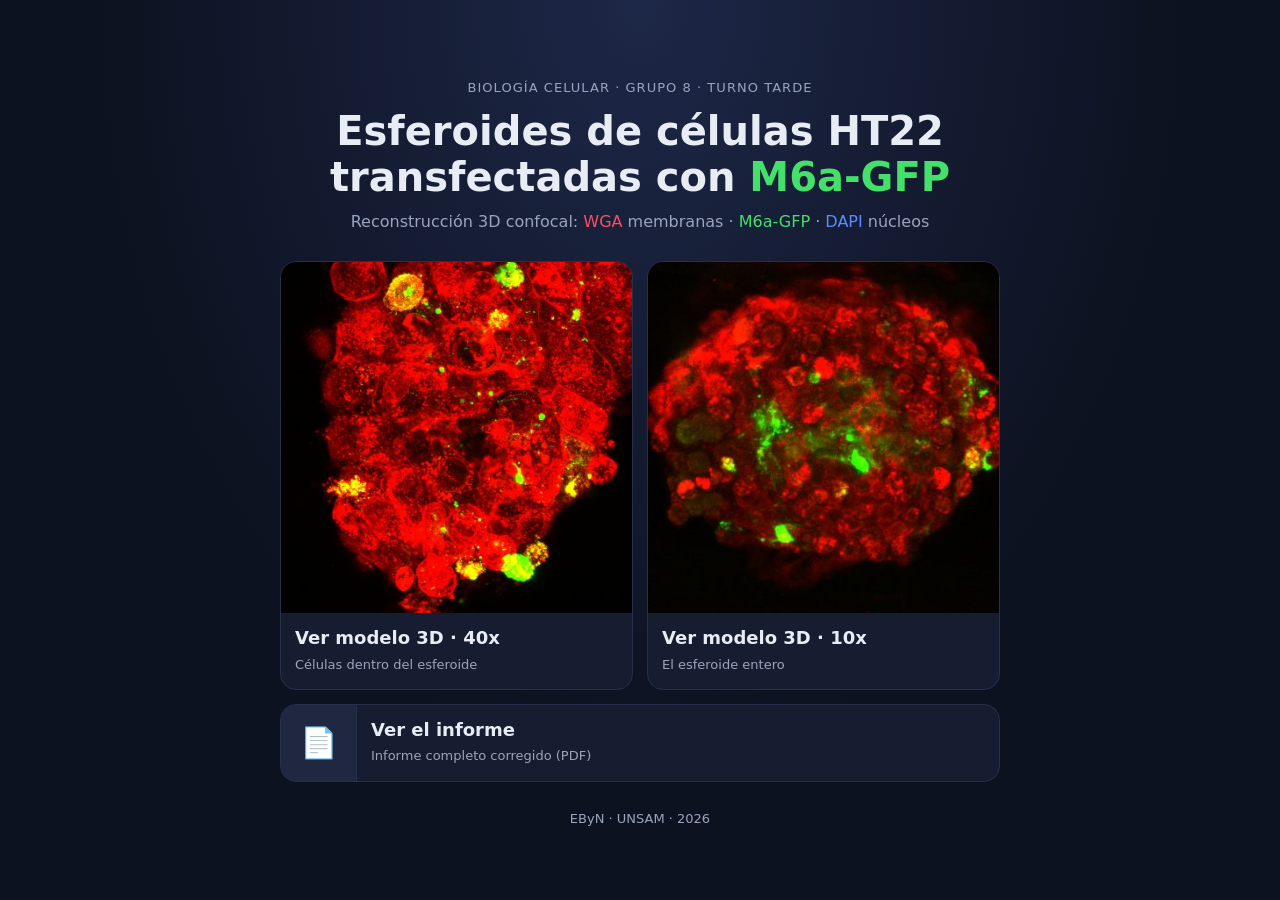
==== index.html @ 1cbee7c2 "Página del esferoide HT22: portada, visor 3D (40x y 10x) e informe Co-Authored-By: Claude Opus 5.5 <" ====
<!doctype html>
<html lang="es">
<head>
<meta charset="utf-8">
<meta name="viewport" content="width=device-width, initial-scale=1, viewport-fit=cover">
<title>Esferoides HT22 · Grupo 8</title>
<meta name="description" content="Modelo 3D e informe del TP de esferoides HT22 transfectados con M6a-GFP. Biología Celular, Grupo 8.">
<link rel="stylesheet" href="estilo.css">
</head>
<body class="portada">
<main>
  <p class="etiqueta">Biología Celular · Grupo 8 · Turno tarde</p>
  <h1>Esferoides de células HT22 transfectadas con <span class="t-gfp">M6a-GFP</span></h1>
  <p class="sub">Reconstrucción 3D confocal: <span class="t-wga">WGA</span> membranas · <span class="t-gfp">M6a-GFP</span> · <span class="t-dapi">DAPI</span> núcleos</p>
  <nav class="botones">
    <a class="boton" href="modelo.html?v=40x">
      <img src="img/vista_40x.jpg" alt="Proyección del esferoide a 40x">
      <span class="txt"><b>Ver modelo 3D · 40x</b><small>Células dentro del esferoide</small></span>
    </a>
    <a class="boton" href="modelo.html?v=10x">
      <img src="img/vista_10x.jpg" alt="Proyección del esferoide entero a 10x">
      <span class="txt"><b>Ver modelo 3D · 10x</b><small>El esferoide entero</small></span>
    </a>
    <a class="boton informe" href="informe.pdf">
      <span class="icono">📄</span>
      <span class="txt"><b>Ver el informe</b><small>Informe completo corregido (PDF)</small></span>
    </a>
  </nav>
</main>
<footer>EByN · UNSAM · 2026</footer>
</body>
</html>
---- estilo.css ----
:root {
  --fondo: #0d1220;
  --tarjeta: #161d30;
  --borde: #26304a;
  --texto: #e8ecf5;
  --suave: #9aa5bd;
  --wga: #ff4d5e;
  --gfp: #45e06a;
  --dapi: #5b8cff;
  --acento: #ff4d5e;
}
* { box-sizing: border-box; }
html, body { margin: 0; height: 100%; }
body {
  background: var(--fondo);
  color: var(--texto);
  font: 16px/1.45 system-ui, -apple-system, "Segoe UI", Roboto, sans-serif;
}
a { color: inherit; }

/* ---------- portada ---------- */
.portada {
  min-height: 100%;
  display: flex; flex-direction: column; align-items: center; justify-content: center;
  padding: 32px 16px 24px;
  background: radial-gradient(ellipse at 50% 0%, #1d2747 0%, var(--fondo) 60%);
}
.portada main { width: 100%; max-width: 720px; text-align: center; }
.portada .etiqueta { color: var(--suave); font-size: 13px; letter-spacing: .08em; text-transform: uppercase; margin: 0 0 10px; }
.portada h1 { font-size: clamp(26px, 6vw, 40px); line-height: 1.15; margin: 0 0 10px; font-weight: 800; }
.portada .sub { color: var(--suave); margin: 0 0 28px; }
.t-wga, .t-gfp, .t-dapi { white-space: nowrap; }
.t-wga { color: var(--wga); } .t-gfp { color: var(--gfp); } .t-dapi { color: var(--dapi); }

.botones { display: grid; grid-template-columns: 1fr 1fr; gap: 14px; }
.boton {
  display: flex; flex-direction: column; text-decoration: none;
  background: var(--tarjeta); border: 1px solid var(--borde); border-radius: 16px; overflow: hidden;
  transition: transform .15s, border-color .15s;
}
.boton:hover, .boton:focus-visible { transform: translateY(-2px); border-color: #4a5778; outline: none; }
.boton img { width: 100%; aspect-ratio: 1 / 1; object-fit: cover; display: block; background: #000; }
.boton .txt { padding: 12px 14px 14px; text-align: left; }
.boton b { display: block; font-size: 18px; }
.boton small { color: var(--suave); font-size: 13px; }
.boton.informe { grid-column: 1 / -1; flex-direction: row; align-items: center; }
.boton.informe .icono {
  flex: 0 0 76px; height: 76px; display: grid; place-items: center;
  font-size: 30px; background: #1f2840; border-right: 1px solid var(--borde);
}
.portada footer { color: var(--suave); font-size: 13px; margin-top: 28px; text-align: center; }
@media (max-width: 480px) {
  .boton b { font-size: 16px; }
  .boton .txt { padding: 10px 12px 12px; }
}

/* ---------- visor ---------- */
.visor { overflow: hidden; }
.barra {
  position: fixed; top: 0; left: 0; right: 0; z-index: 3;
  display: flex; align-items: center; justify-content: space-between; gap: 12px;
  padding: 10px 16px; padding-top: max(10px, env(safe-area-inset-top));
  background: linear-gradient(#0d1220ee, #0d122000);
  pointer-events: none;
}
.barra > * { pointer-events: auto; }
.volver { text-decoration: none; font-weight: 600; padding: 6px 10px; border-radius: 10px; background: #161d30cc; border: 1px solid var(--borde); }
.selector { display: flex; background: #161d30cc; border: 1px solid var(--borde); border-radius: 10px; overflow: hidden; }
.selector a { text-decoration: none; padding: 6px 14px; font-weight: 600; color: var(--suave); }
.selector a.activo { background: var(--acento); color: #fff; }
#lienzo { position: fixed; inset: 0; }
#lienzo canvas { width: 100%; height: 100%; display: block; touch-action: none; }
#cargando { position: fixed; inset: 0; display: grid; place-items: center; color: var(--suave); z-index: 2; }

.panel {
  position: fixed; z-index: 3; right: 16px; top: 64px; width: 300px; max-height: calc(100% - 80px); overflow: auto;
  background: #121828e6; backdrop-filter: blur(8px);
  border: 1px solid var(--borde); border-radius: 14px; padding: 14px 16px;
}
.panel.oculto { display: none; }
.panel h1 { font-size: 17px; margin: 0 0 2px; }
.medidas { color: var(--suave); font-size: 12.5px; margin: 0 0 12px; }
.canal { padding: 8px 0; border-top: 1px solid var(--borde); }
.canal label { display: flex; align-items: center; gap: 8px; font-size: 14px; cursor: pointer; }
.canal input[type=range] { width: 100%; margin-top: 6px; }
.canal.apagado input[type=range] { opacity: .35; }
.canal[data-c=wga] input[type=range] { accent-color: var(--wga); }
.canal[data-c=gfp] input[type=range] { accent-color: var(--gfp); }
.canal[data-c=dapi] input[type=range] { accent-color: var(--dapi); }
.pt { width: 12px; height: 12px; border-radius: 50%; flex: none; }
.pt.wga { background: var(--wga); } .pt.gfp { background: var(--gfp); } .pt.dapi { background: var(--dapi); }
.fila { display: flex; flex-wrap: wrap; gap: 8px 14px; align-items: center; padding: 8px 0; border-top: 1px solid var(--borde); }
.chico { font-size: 13px; display: flex; gap: 6px; align-items: center; }
select, button {
  font: inherit; font-size: 13px; color: var(--texto); background: #1f2840; border: 1px solid var(--borde);
  border-radius: 8px; padding: 5px 8px;
}
button { cursor: pointer; }
.ayuda { color: var(--suave); font-size: 12px; margin: 8px 0 0; }
.plegar {
  position: fixed; z-index: 4; right: 16px; bottom: max(16px, env(safe-area-inset-bottom));
  width: 48px; height: 48px; border-radius: 50%; font-size: 20px; background: var(--acento); border: none; color: #fff;
  box-shadow: 0 4px 14px #0008;
}
@media (max-width: 700px) {
  .panel { left: 16px; right: 16px; width: auto; top: auto; bottom: 76px; max-height: 55%; }
}
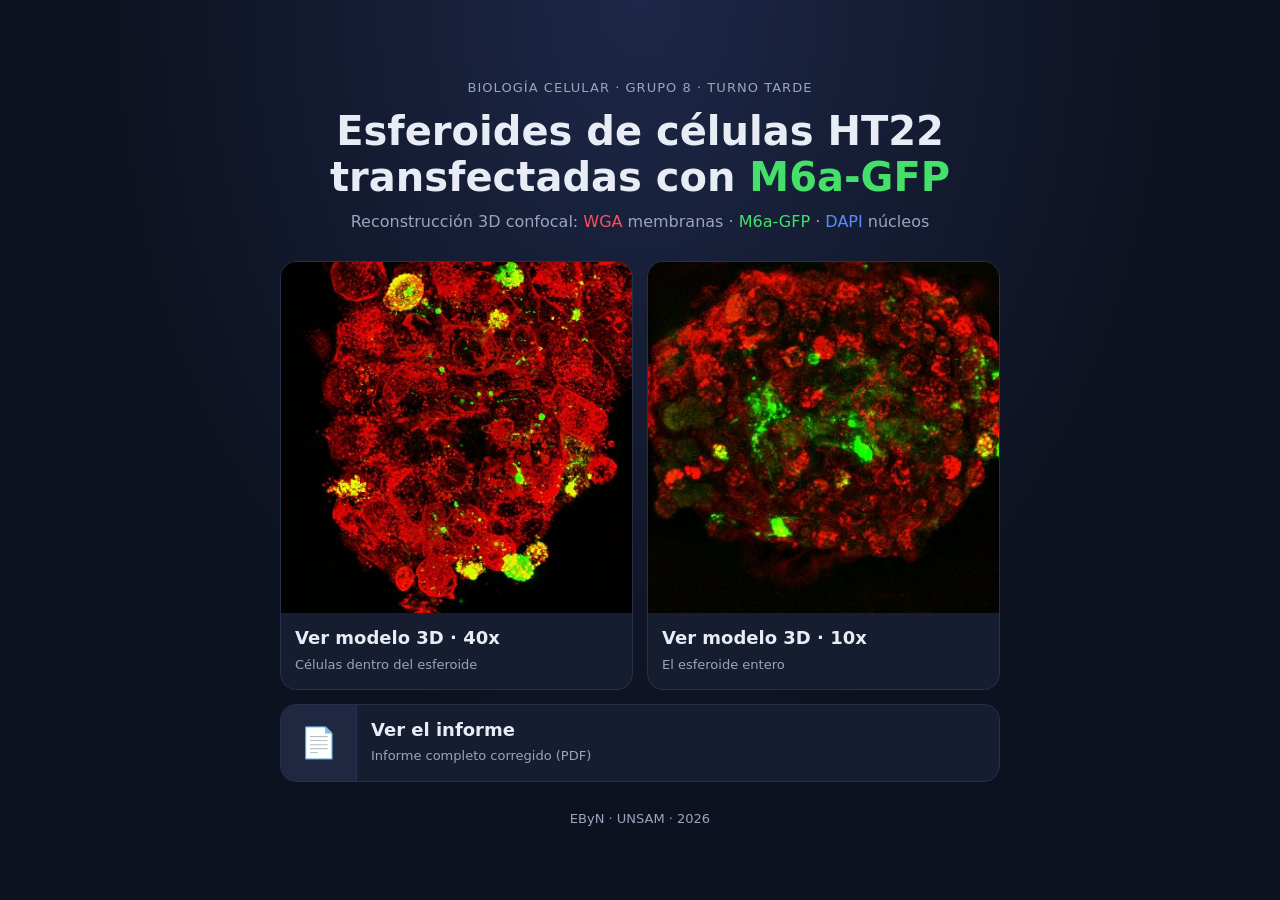
==== commit b5e9e11a: "Visor más nítido (fondo restado y realce), DAPI legible, 10x sin fibra; informe con nombre descripti" ====
--- a/index.html
+++ b/index.html
@@ -21,7 +21,7 @@
       <img src="img/vista_10x.jpg" alt="Proyección del esferoide entero a 10x">
       <span class="txt"><b>Ver modelo 3D · 10x</b><small>El esferoide entero</small></span>
     </a>
-    <a class="boton informe" href="informe.pdf">
+    <a class="boton informe" href="Informe_Esferoides_HT22_Grupo8.pdf">
       <span class="icono">📄</span>
       <span class="txt"><b>Ver el informe</b><small>Informe completo corregido (PDF)</small></span>
     </a>
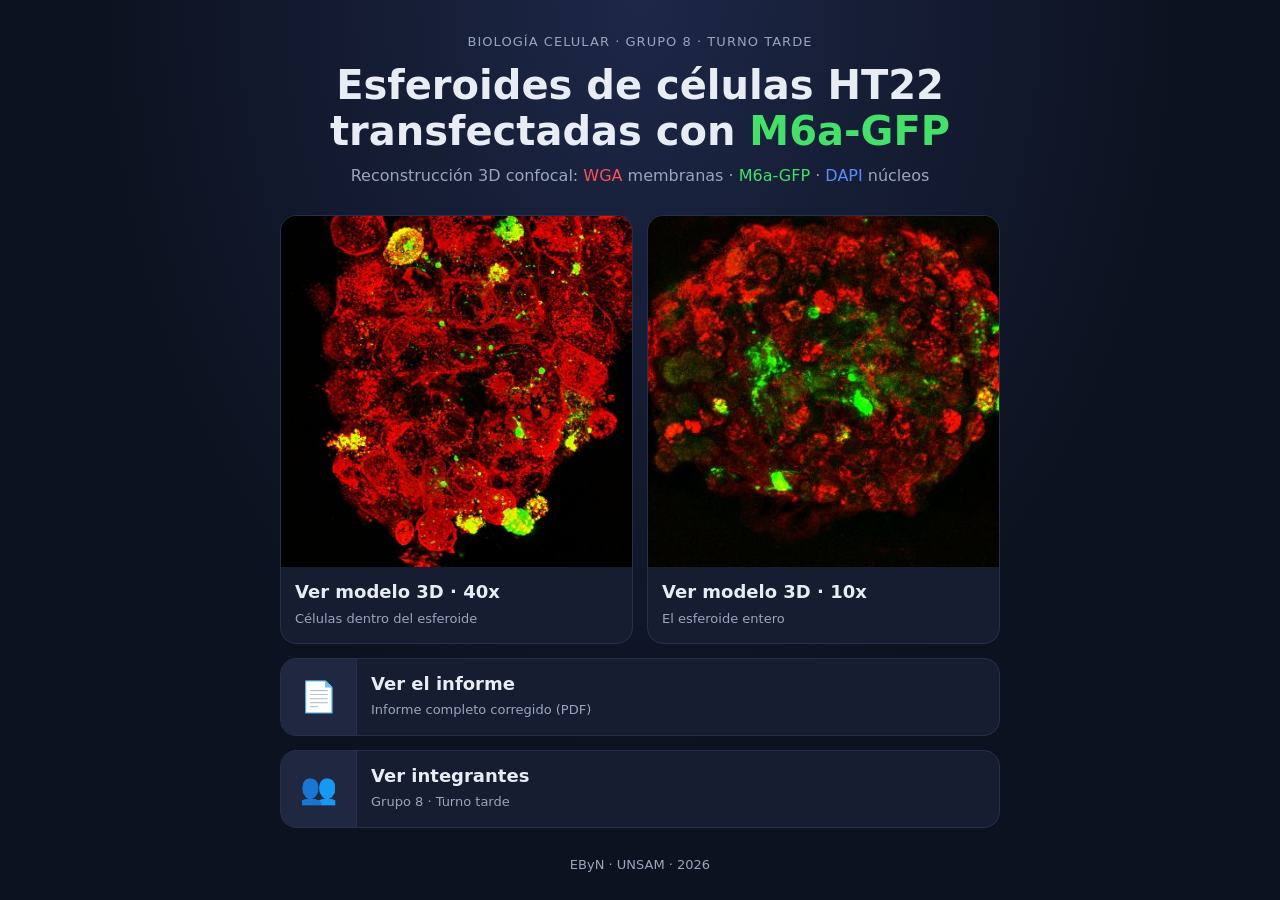
==== commit 8428c494: "Portada: botón Ver integrantes y página de integrantes Co-Authored-By: Claude Opus 5.5 <noreply@anth" ====
--- a/index.html
+++ b/index.html
@@ -25,6 +25,10 @@
       <span class="icono">📄</span>
       <span class="txt"><b>Ver el informe</b><small>Informe completo corregido (PDF)</small></span>
     </a>
+    <a class="boton informe" href="integrantes.html">
+      <span class="icono">👥</span>
+      <span class="txt"><b>Ver integrantes</b><small>Grupo 8 · Turno tarde</small></span>
+    </a>
   </nav>
 </main>
 <footer>EByN · UNSAM · 2026</footer>
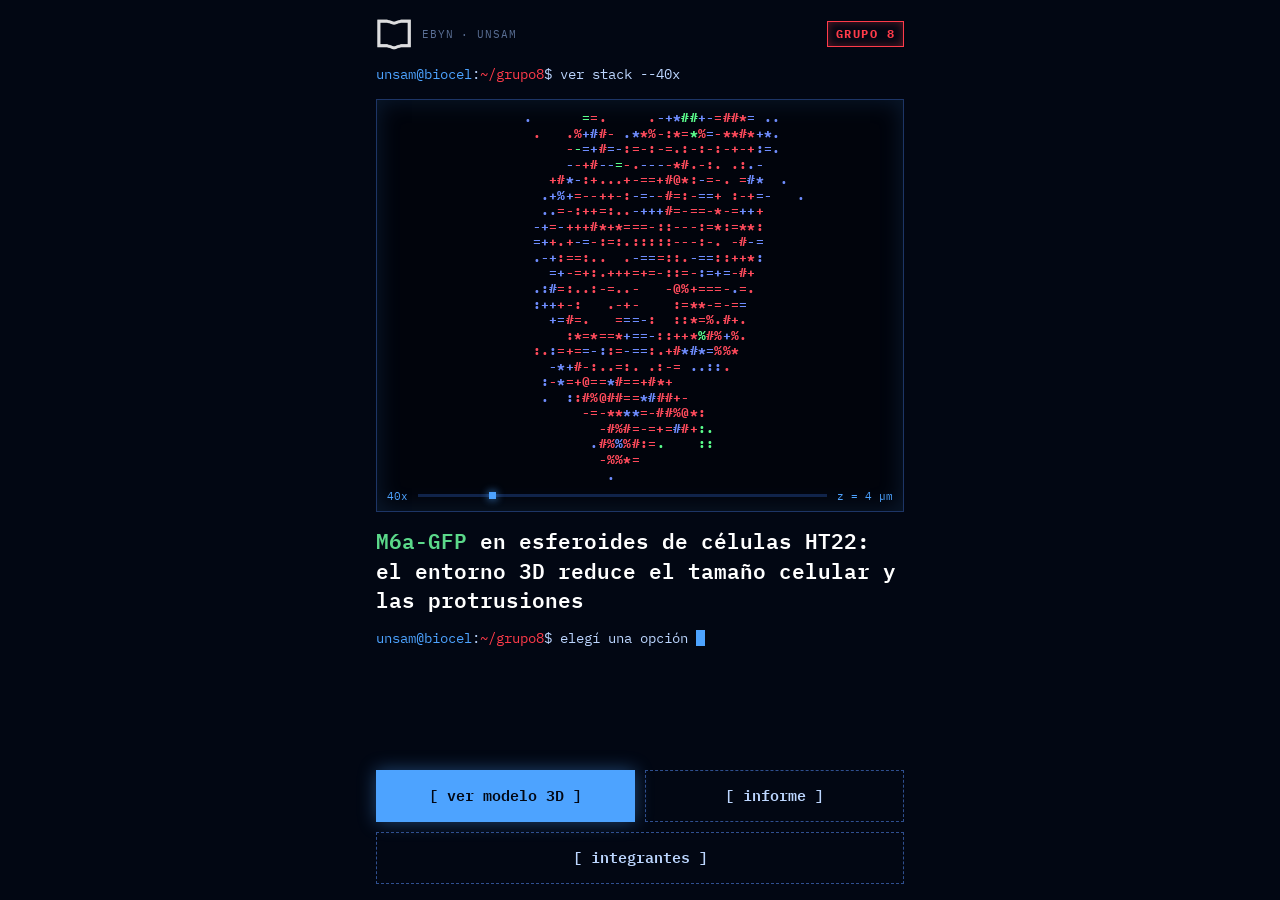
==== commit 7f69023a: "Web en estilo terminal azul, barra de carga real e integrantes desplegables Co-Authored-By: Claude O" ====
--- a/index.html
+++ b/index.html
@@ -3,34 +3,40 @@
 <head>
 <meta charset="utf-8">
 <meta name="viewport" content="width=device-width, initial-scale=1, viewport-fit=cover">
-<title>Esferoides HT22 · Grupo 8</title>
-<meta name="description" content="Modelo 3D e informe del TP de esferoides HT22 transfectados con M6a-GFP. Biología Celular, Grupo 8.">
+<title>Esferoides HT22 · Grupo 8 · UNSAM</title>
+<meta name="description" content="M6a-GFP en esferoides de células HT22: modelo 3D confocal, informe e integrantes del Grupo 8 de Biología Celular (EByN, UNSAM).">
+<link rel="preconnect" href="https://fonts.googleapis.com">
+<link rel="preconnect" href="https://fonts.gstatic.com" crossorigin>
+<link rel="stylesheet" href="https://fonts.googleapis.com/css2?family=IBM+Plex+Mono:wght@400;600;700&display=swap">
 <link rel="stylesheet" href="estilo.css">
 </head>
-<body class="portada">
-<main>
-  <p class="etiqueta">Biología Celular · Grupo 8 · Turno tarde</p>
-  <h1>Esferoides de células HT22 transfectadas con <span class="t-gfp">M6a-GFP</span></h1>
-  <p class="sub">Reconstrucción 3D confocal: <span class="t-wga">WGA</span> membranas · <span class="t-gfp">M6a-GFP</span> · <span class="t-dapi">DAPI</span> núcleos</p>
-  <nav class="botones">
-    <a class="boton" href="modelo.html?v=40x">
-      <img src="img/vista_40x.jpg" alt="Proyección del esferoide a 40x">
-      <span class="txt"><b>Ver modelo 3D · 40x</b><small>Células dentro del esferoide</small></span>
-    </a>
-    <a class="boton" href="modelo.html?v=10x">
-      <img src="img/vista_10x.jpg" alt="Proyección del esferoide entero a 10x">
-      <span class="txt"><b>Ver modelo 3D · 10x</b><small>El esferoide entero</small></span>
-    </a>
-    <a class="boton informe" href="Informe_Esferoides_HT22_Grupo8.pdf">
-      <span class="icono">📄</span>
-      <span class="txt"><b>Ver el informe</b><small>Informe completo corregido (PDF)</small></span>
-    </a>
-    <a class="boton informe" href="integrantes.html">
-      <span class="icono">👥</span>
-      <span class="txt"><b>Ver integrantes</b><small>Grupo 8 · Turno tarde</small></span>
-    </a>
+<body>
+<main class="columna">
+  <div class="top"><img class="logo" src="img/unsam.png" alt="UNSAM"><span class="inst">EByN · UNSAM</span><span class="g8">GRUPO 8</span></div>
+  <p class="linea"><span class="pr">unsam@biocel</span>:<span class="gr">~/grupo8</span>$ ver stack --40x</p>
+  <div class="marco">
+    <pre id="ascii" aria-label="Esferoide a 40x dibujado con caracteres, plano por plano"></pre>
+    <div class="lect"><span>40x</span><span class="barra-z"><i id="punto"></i></span><span id="zval">z = 0 µm</span></div>
+  </div>
+  <h1><span class="t-gfp">M6a-GFP</span> en esferoides de células HT22: el entorno 3D reduce el tamaño celular y las protrusiones</h1>
+  <p class="linea"><span class="pr">unsam@biocel</span>:<span class="gr">~/grupo8</span>$ elegí una opción <span class="cursor"></span></p>
+  <nav class="acc" aria-label="Opciones">
+    <a class="btn btn--p" href="modelo.html?v=40x">[ ver modelo 3D ]</a>
+    <a class="btn" href="Informe_Esferoides_HT22_Grupo8.pdf">[ informe ]</a>
+    <a class="btn ancho" href="integrantes.html">[ integrantes ]</a>
   </nav>
 </main>
-<footer>EByN · UNSAM · 2026</footer>
+<script src="planos_z.js"></script>
+<script>
+// El dibujo recorre los planos del stack, ida y vuelta
+(() => {
+  const P = window.PLANOS_Z, pre = document.getElementById('ascii'), zv = document.getElementById('zval'), pt = document.getElementById('punto');
+  let i = 0, d = 1;
+  const ver = () => { pre.innerHTML = P[i]; zv.textContent = 'z = ' + (i * 2) + ' µm'; pt.style.left = 'calc(' + (i / (P.length - 1) * 100) + '% - 3px)'; };
+  ver();
+  if (matchMedia('(prefers-reduced-motion: reduce)').matches) return;
+  setInterval(() => { if (i + d < 0 || i + d >= P.length) d = -d; i += d; ver(); }, 400);
+})();
+</script>
 </body>
 </html>
--- a/estilo.css
+++ b/estilo.css
@@ -1,107 +1,125 @@
+/* Estilo terminal azul: consola oscura, Grupo 8 en rojo y M6a-GFP en verde. */
 :root {
-  --fondo: #0d1220;
-  --tarjeta: #161d30;
-  --borde: #26304a;
-  --texto: #e8ecf5;
-  --suave: #9aa5bd;
-  --wga: #ff4d5e;
-  --gfp: #45e06a;
-  --dapi: #5b8cff;
-  --acento: #ff4d5e;
+  color-scheme: dark;
+  --fondo: #020713;
+  --panel: #01040c;
+  --texto: #bcd6ff;
+  --tenue: #5a6f95;
+  --borde: #1d3566;
+  --azul: #4da3ff;
+  --azul-claro: #79bbff;
+  --rojo: #ff3b4a;
+  --verde: #5bd98a;
+  --wga: #ff4b5c;
+  --gfp: #5bff8d;
+  --dapi: #6f8dff;
+  --blanco: #ffffff;
+  --mono: "IBM Plex Mono", ui-monospace, "Cascadia Mono", Consolas, monospace;
 }
 * { box-sizing: border-box; }
 html, body { margin: 0; height: 100%; }
-body {
-  background: var(--fondo);
-  color: var(--texto);
-  font: 16px/1.45 system-ui, -apple-system, "Segoe UI", Roboto, sans-serif;
-}
-a { color: inherit; }
+body { background: var(--fondo); color: var(--texto); font: 400 14px/1.5 var(--mono); }
+a { color: inherit; text-decoration: none; }
+[hidden] { display: none !important; }
 
-/* ---------- portada ---------- */
-.portada {
-  min-height: 100%;
-  display: flex; flex-direction: column; align-items: center; justify-content: center;
-  padding: 32px 16px 24px;
-  background: radial-gradient(ellipse at 50% 0%, #1d2747 0%, var(--fondo) 60%);
-}
-.portada main { width: 100%; max-width: 720px; text-align: center; }
-.portada .etiqueta { color: var(--suave); font-size: 13px; letter-spacing: .08em; text-transform: uppercase; margin: 0 0 10px; }
-.portada h1 { font-size: clamp(26px, 6vw, 40px); line-height: 1.15; margin: 0 0 10px; font-weight: 800; }
-.portada .sub { color: var(--suave); margin: 0 0 28px; }
-.t-wga, .t-gfp, .t-dapi { white-space: nowrap; }
-.t-wga { color: var(--wga); } .t-gfp { color: var(--gfp); } .t-dapi { color: var(--dapi); }
+/* ---------- piezas comunes ---------- */
+.top { display: flex; justify-content: space-between; align-items: center; gap: 10px; }
+.top .logo { height: 32px; width: auto; }
+.top .inst { font-size: 11px; color: var(--tenue); letter-spacing: .08em; text-transform: uppercase; margin-right: auto; }
+.g8 { font: 700 12px/1 var(--mono); letter-spacing: .12em; color: var(--rojo); border: 1px solid var(--rojo); padding: 6px 8px; box-shadow: 0 0 10px rgba(255,59,74,.35) inset; white-space: nowrap; }
+.linea { margin: 0; white-space: pre-wrap; overflow-wrap: anywhere; }
+.pr { color: var(--azul); } .gr { color: var(--rojo); } .dim { color: var(--tenue); } .ok { color: var(--verde); }
+.t-wga { color: var(--wga); } .t-gfp { color: var(--verde); } .t-dapi { color: var(--dapi); }
+.cursor { display: inline-block; width: 9px; height: 16px; background: var(--azul); vertical-align: -3px; animation: parpadeo 1s steps(1) infinite; }
+@keyframes parpadeo { 50% { opacity: 0; } }
+.volver { font-weight: 600; color: var(--azul); padding: 8px 0; }
+.volver:focus-visible { outline: 1px solid var(--azul); }
 
-.botones { display: grid; grid-template-columns: 1fr 1fr; gap: 14px; }
-.boton {
-  display: flex; flex-direction: column; text-decoration: none;
-  background: var(--tarjeta); border: 1px solid var(--borde); border-radius: 16px; overflow: hidden;
-  transition: transform .15s, border-color .15s;
-}
-.boton:hover, .boton:focus-visible { transform: translateY(-2px); border-color: #4a5778; outline: none; }
-.boton img { width: 100%; aspect-ratio: 1 / 1; object-fit: cover; display: block; background: #000; }
-.boton .txt { padding: 12px 14px 14px; text-align: left; }
-.boton b { display: block; font-size: 18px; }
-.boton small { color: var(--suave); font-size: 13px; }
-.boton.informe { grid-column: 1 / -1; flex-direction: row; align-items: center; }
-.boton.informe .icono {
-  flex: 0 0 76px; height: 76px; display: grid; place-items: center;
-  font-size: 30px; background: #1f2840; border-right: 1px solid var(--borde);
-}
-.portada footer { color: var(--suave); font-size: 13px; margin-top: 28px; text-align: center; }
-@media (max-width: 480px) {
-  .boton b { font-size: 16px; }
-  .boton .txt { padding: 10px 12px 12px; }
-}
+.btn { min-height: 52px; display: grid; place-items: center; text-align: center; font: 600 clamp(13px, 3.6vw, 15px)/1.2 var(--mono); border: 1px dashed #2f4f8f; color: var(--texto); background: transparent; cursor: pointer; padding: 0 8px; }
+.btn:hover, .btn:focus-visible { border-style: solid; border-color: var(--azul); outline: none; }
+.btn--p { background: var(--azul); color: var(--fondo); border: 1px solid var(--azul); box-shadow: 0 0 18px rgba(77,163,255,.4); }
+.btn--p:hover, .btn--p:focus-visible { background: var(--azul-claro); border-color: var(--azul-claro); }
+.btn--chico { min-height: 38px; font-size: 13px; }
+
+/* ---------- portada e integrantes: columna angosta, como en el celular ---------- */
+.columna { min-height: 100%; max-width: 560px; margin: 0 auto; display: flex; flex-direction: column; gap: 14px;
+  padding: max(18px, env(safe-area-inset-top)) max(16px, env(safe-area-inset-right)) max(16px, env(safe-area-inset-bottom)) max(16px, env(safe-area-inset-left)); }
+.columna h1 { margin: 0; font: 600 clamp(16px, 4.4vw, 21px)/1.4 var(--mono); color: var(--blanco); text-wrap: pretty; }
+.acc { display: grid; grid-template-columns: 1fr 1fr; gap: 10px; margin-top: auto; }
+.acc .ancho { grid-column: 1 / -1; }
+
+.marco { position: relative; border: 1px solid var(--borde); background: var(--panel); padding: 10px 0 28px; box-shadow: 0 0 24px rgba(77,163,255,.15) inset; overflow: hidden; }
+.marco pre { margin: 0 auto; width: fit-content; font: 600 clamp(8.5px, 2.75vw, 13px)/1.12 var(--mono); letter-spacing: .02em; min-height: calc(24 * 1.12em); }
+pre .r { color: var(--wga); } pre .g { color: var(--gfp); } pre .b { color: var(--dapi); }
+.lect { position: absolute; left: 10px; right: 10px; bottom: 7px; display: flex; justify-content: space-between; align-items: center; font-size: 11px; color: var(--azul); }
+.barra-z { flex: 1; margin: 0 10px; height: 3px; background: #10244a; position: relative; }
+.barra-z i { position: absolute; top: -2px; width: 7px; height: 7px; background: var(--azul); box-shadow: 0 0 8px var(--azul); left: 0; transition: left 180ms; }
+
+/* integrantes */
+.gente { display: grid; border-top: 1px solid var(--borde); }
+.persona { border-bottom: 1px solid var(--borde); }
+.persona .fila-p { display: grid; grid-template-columns: auto 1fr auto; align-items: center; gap: 12px; padding: 11px 2px; list-style: none; }
+.persona summary { cursor: pointer; }
+.persona summary::-webkit-details-marker { display: none; }
+.persona summary:focus-visible { outline: 1px solid var(--azul); }
+.persona b { font: 600 16px/1.2 var(--mono); color: var(--blanco); }
+.persona[open] b { color: var(--azul); }
+.flecha { color: var(--azul); font-size: 18px; transition: transform 200ms; }
+.persona[open] .flecha { transform: rotate(90deg); }
+.foto { width: 40px; height: 40px; display: grid; place-items: center; font: 700 13px/1 var(--mono); color: var(--azul); background: repeating-linear-gradient(135deg, #0a1630 0 6px, #08112a 6px 12px); border: 1px solid var(--borde); object-fit: cover; }
+.ficha { display: grid; gap: 10px; padding: 2px 2px 14px; }
+.ficha p { margin: 0; }
+.mail { display: grid; grid-template-columns: auto 1fr auto; gap: 10px; align-items: center; }
+.mail .dir { color: var(--blanco); overflow-wrap: anywhere; user-select: all; }
+.enlaces { display: grid; grid-template-columns: 1fr 1fr; gap: 8px; }
+.datos { margin: 0; display: grid; grid-template-columns: auto 1fr; gap: 4px 14px; }
+.datos dt { color: var(--tenue); } .datos dd { margin: 0; }
 
 /* ---------- visor ---------- */
-.visor { overflow: hidden; }
-.barra {
-  position: fixed; top: 0; left: 0; right: 0; z-index: 3;
-  display: flex; align-items: center; justify-content: space-between; gap: 12px;
-  padding: 10px 16px; padding-top: max(10px, env(safe-area-inset-top));
-  background: linear-gradient(#0d1220ee, #0d122000);
-  pointer-events: none;
+.visor { display: flex; flex-direction: column; height: 100%; overflow: hidden;
+  padding: max(12px, env(safe-area-inset-top)) max(12px, env(safe-area-inset-right)) max(12px, env(safe-area-inset-bottom)) max(12px, env(safe-area-inset-left)); gap: 10px; }
+.pestanas { display: flex; gap: 6px; }
+.pestanas a { font: 600 13px/1 var(--mono); padding: 9px 14px; border: 1px solid var(--borde); color: var(--tenue); }
+.pestanas a[aria-current="page"] { background: var(--azul); border-color: var(--azul); color: var(--fondo); }
+.pestanas a:focus-visible { outline: 1px solid var(--azul-claro); outline-offset: 2px; }
+.cuerpo { flex: 1; min-height: 0; display: grid; grid-template-rows: 1fr auto; gap: 10px; }
+.vista { position: relative; min-height: 0; border: 1px solid var(--borde); background: #000; overflow: hidden; }
+#lienzo, #lienzo canvas { position: absolute; inset: 0; width: 100%; height: 100%; display: block; touch-action: none; }
+.esq { position: absolute; font-size: 11px; color: var(--azul); text-shadow: 0 0 6px #000; pointer-events: none; z-index: 1; }
+.esq.a { left: 10px; top: 8px; } .esq.b { right: 10px; top: 8px; color: var(--tenue); } .esq.d { right: 10px; bottom: 8px; color: var(--tenue); }
+
+#cargando { position: absolute; inset: 0; z-index: 2; background: var(--fondo); display: flex; flex-direction: column; gap: 6px; padding: 14px; overflow: auto; }
+#cargando p { margin: 0; white-space: pre-wrap; }
+#cargando .progreso { font-weight: 600; color: var(--azul); white-space: pre; margin-top: 6px; }
+#cargando .error { color: var(--rojo); }
+
+.panel { display: grid; gap: 10px; align-content: start; }
+.panel h2 { margin: 0; font: 600 11px/1 var(--mono); color: var(--tenue); text-transform: uppercase; letter-spacing: .1em; }
+.canal { display: grid; grid-template-columns: auto 1fr minmax(80px, 120px); align-items: center; gap: 10px; }
+.check { display: flex; align-items: center; gap: 7px; cursor: pointer; white-space: nowrap; }
+.check input { position: absolute; opacity: 0; width: 1px; height: 1px; }
+.caja-x { font-weight: 700; color: var(--azul); }
+.check input:focus-visible + .caja-x { outline: 1px solid var(--azul); }
+.canal .nota { color: var(--tenue); overflow: hidden; text-overflow: ellipsis; white-space: nowrap; min-width: 0; }
+.canal.apagado .nombre, .canal.apagado .nota, .canal.apagado input[type=range] { opacity: .4; }
+.ops { display: flex; flex-wrap: wrap; gap: 6px 16px; }
+input[type=range] { -webkit-appearance: none; appearance: none; width: 100%; height: 3px; background: #10244a; margin: 0; cursor: pointer; }
+input[type=range]::-webkit-slider-thumb { -webkit-appearance: none; width: 14px; height: 14px; background: var(--azul); border: 0; box-shadow: 0 0 8px var(--azul); }
+input[type=range]::-moz-range-thumb { width: 14px; height: 14px; background: var(--azul); border: 0; border-radius: 0; }
+input[type=range]:focus-visible { outline: 1px solid var(--azul); outline-offset: 4px; }
+.pie { display: grid; grid-template-columns: 1fr 1fr; gap: 8px; }
+.ayuda { margin: 0; font-size: 12px; color: var(--tenue); }
+
+.plegado { position: absolute; left: 10px; right: 10px; bottom: 10px; z-index: 1; display: flex; justify-content: space-between; align-items: center; gap: 10px; background: rgba(2,7,19,.88); border: 1px solid var(--borde); padding: 8px 10px; }
+.plegado .chips { display: flex; gap: 10px; font-weight: 600; }
+.chips .off { color: var(--tenue); text-decoration: line-through; }
+.cuerpo.sin-panel { grid-template-rows: 1fr; }
+.cuerpo.sin-panel .panel { display: none; }
+.visor:has(.cuerpo.sin-panel) .esq.d { bottom: 64px; }
+
+@media (min-width: 900px) {
+  .cuerpo { grid-template-rows: 1fr; grid-template-columns: 1fr 340px; }
+  .cuerpo.sin-panel { grid-template-columns: 1fr; }
+  .panel { overflow: auto; }
 }
-.barra > * { pointer-events: auto; }
-.volver { text-decoration: none; font-weight: 600; padding: 6px 10px; border-radius: 10px; background: #161d30cc; border: 1px solid var(--borde); }
-.selector { display: flex; background: #161d30cc; border: 1px solid var(--borde); border-radius: 10px; overflow: hidden; }
-.selector a { text-decoration: none; padding: 6px 14px; font-weight: 600; color: var(--suave); }
-.selector a.activo { background: var(--acento); color: #fff; }
-#lienzo { position: fixed; inset: 0; }
-#lienzo canvas { width: 100%; height: 100%; display: block; touch-action: none; }
-#cargando { position: fixed; inset: 0; display: grid; place-items: center; color: var(--suave); z-index: 2; }
-
-.panel {
-  position: fixed; z-index: 3; right: 16px; top: 64px; width: 300px; max-height: calc(100% - 80px); overflow: auto;
-  background: #121828e6; backdrop-filter: blur(8px);
-  border: 1px solid var(--borde); border-radius: 14px; padding: 14px 16px;
-}
-.panel.oculto { display: none; }
-.panel h1 { font-size: 17px; margin: 0 0 2px; }
-.medidas { color: var(--suave); font-size: 12.5px; margin: 0 0 12px; }
-.canal { padding: 8px 0; border-top: 1px solid var(--borde); }
-.canal label { display: flex; align-items: center; gap: 8px; font-size: 14px; cursor: pointer; }
-.canal input[type=range] { width: 100%; margin-top: 6px; }
-.canal.apagado input[type=range] { opacity: .35; }
-.canal[data-c=wga] input[type=range] { accent-color: var(--wga); }
-.canal[data-c=gfp] input[type=range] { accent-color: var(--gfp); }
-.canal[data-c=dapi] input[type=range] { accent-color: var(--dapi); }
-.pt { width: 12px; height: 12px; border-radius: 50%; flex: none; }
-.pt.wga { background: var(--wga); } .pt.gfp { background: var(--gfp); } .pt.dapi { background: var(--dapi); }
-.fila { display: flex; flex-wrap: wrap; gap: 8px 14px; align-items: center; padding: 8px 0; border-top: 1px solid var(--borde); }
-.chico { font-size: 13px; display: flex; gap: 6px; align-items: center; }
-select, button {
-  font: inherit; font-size: 13px; color: var(--texto); background: #1f2840; border: 1px solid var(--borde);
-  border-radius: 8px; padding: 5px 8px;
-}
-button { cursor: pointer; }
-.ayuda { color: var(--suave); font-size: 12px; margin: 8px 0 0; }
-.plegar {
-  position: fixed; z-index: 4; right: 16px; bottom: max(16px, env(safe-area-inset-bottom));
-  width: 48px; height: 48px; border-radius: 50%; font-size: 20px; background: var(--acento); border: none; color: #fff;
-  box-shadow: 0 4px 14px #0008;
-}
-@media (max-width: 700px) {
-  .panel { left: 16px; right: 16px; width: auto; top: auto; bottom: 76px; max-height: 55%; }
-}
+@media (prefers-reduced-motion: reduce) { .cursor { animation: none; } }
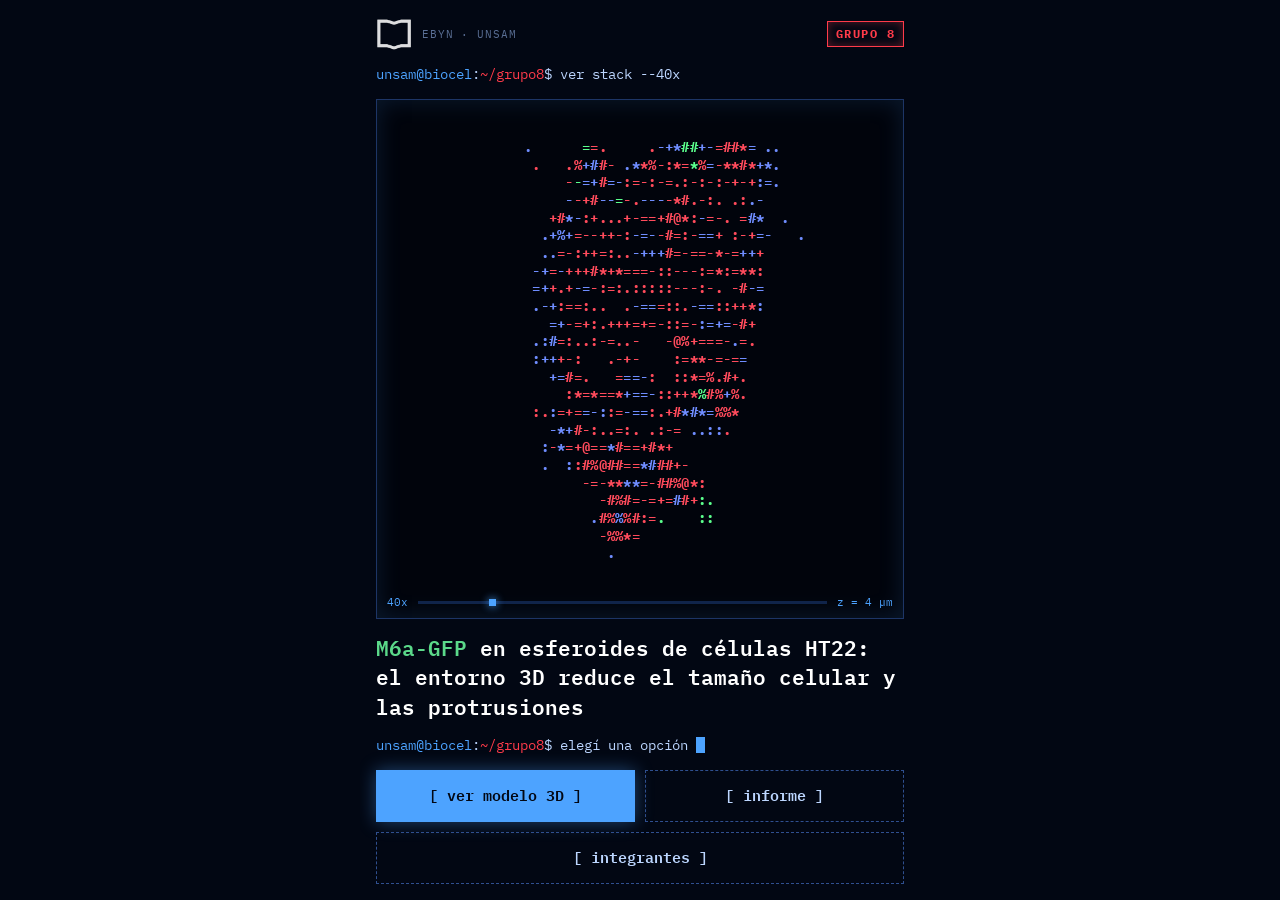
==== commit 419edd01: "Páginas fijas al tamaño de la pantalla, dibujo que se ajusta e integrantes desplegables Co-Authored-" ====
--- a/index.html
+++ b/index.html
@@ -11,15 +11,15 @@
 <link rel="stylesheet" href="estilo.css">
 </head>
 <body>
-<main class="columna">
+<main class="columna portada">
   <div class="top"><img class="logo" src="img/unsam.png" alt="UNSAM"><span class="inst">EByN · UNSAM</span><span class="g8">GRUPO 8</span></div>
-  <p class="linea"><span class="pr">unsam@biocel</span>:<span class="gr">~/grupo8</span>$ ver stack --40x</p>
+  <p class="linea l1"><span class="pr">unsam@biocel</span>:<span class="gr">~/grupo8</span>$ ver stack --40x</p>
   <div class="marco">
     <pre id="ascii" aria-label="Esferoide a 40x dibujado con caracteres, plano por plano"></pre>
     <div class="lect"><span>40x</span><span class="barra-z"><i id="punto"></i></span><span id="zval">z = 0 µm</span></div>
   </div>
   <h1><span class="t-gfp">M6a-GFP</span> en esferoides de células HT22: el entorno 3D reduce el tamaño celular y las protrusiones</h1>
-  <p class="linea"><span class="pr">unsam@biocel</span>:<span class="gr">~/grupo8</span>$ elegí una opción <span class="cursor"></span></p>
+  <p class="linea l2"><span class="pr">unsam@biocel</span>:<span class="gr">~/grupo8</span>$ elegí una opción <span class="cursor"></span></p>
   <nav class="acc" aria-label="Opciones">
     <a class="btn btn--p" href="modelo.html?v=40x">[ ver modelo 3D ]</a>
     <a class="btn" href="Informe_Esferoides_HT22_Grupo8.pdf">[ informe ]</a>
@@ -32,8 +32,17 @@
 (() => {
   const P = window.PLANOS_Z, pre = document.getElementById('ascii'), zv = document.getElementById('zval'), pt = document.getElementById('punto');
   let i = 0, d = 1;
+  // el dibujo se ajusta al espacio libre del recuadro, sea cual sea el tamaño del celular
+  const marco = pre.parentElement;
+  const ajustar = () => {
+    pre.style.fontSize = '10px';
+    const w = pre.scrollWidth, h = pre.scrollHeight;
+    const libreW = marco.clientWidth - 20, libreH = marco.clientHeight - 40;
+    pre.style.fontSize = Math.max(4, Math.min(14, 10 * Math.min(libreW / w, libreH / h))) + 'px';
+  };
   const ver = () => { pre.innerHTML = P[i]; zv.textContent = 'z = ' + (i * 2) + ' µm'; pt.style.left = 'calc(' + (i / (P.length - 1) * 100) + '% - 3px)'; };
-  ver();
+  ver(); ajustar();
+  new ResizeObserver(ajustar).observe(marco);
   if (matchMedia('(prefers-reduced-motion: reduce)').matches) return;
   setInterval(() => { if (i + d < 0 || i + d >= P.length) d = -d; i += d; ver(); }, 400);
 })();
--- a/estilo.css
+++ b/estilo.css
@@ -17,13 +17,14 @@
   --mono: "IBM Plex Mono", ui-monospace, "Cascadia Mono", Consolas, monospace;
 }
 * { box-sizing: border-box; }
-html, body { margin: 0; height: 100%; }
-body { background: var(--fondo); color: var(--texto); font: 400 14px/1.5 var(--mono); }
+html, body { margin: 0; height: 100%; overflow: hidden; overscroll-behavior: none; background: var(--fondo); }
+/* el cuerpo queda fijo al tamaño de la pantalla: nada se desliza ni rebota */
+body { position: fixed; inset: 0; background: var(--fondo); color: var(--texto); font: 400 14px/1.5 var(--mono); }
 a { color: inherit; text-decoration: none; }
 [hidden] { display: none !important; }
 
 /* ---------- piezas comunes ---------- */
-.top { display: flex; justify-content: space-between; align-items: center; gap: 10px; }
+.top { flex: none; display: flex; justify-content: space-between; align-items: center; gap: 10px; }
 .top .logo { height: 32px; width: auto; }
 .top .inst { font-size: 11px; color: var(--tenue); letter-spacing: .08em; text-transform: uppercase; margin-right: auto; }
 .g8 { font: 700 12px/1 var(--mono); letter-spacing: .12em; color: var(--rojo); border: 1px solid var(--rojo); padding: 6px 8px; box-shadow: 0 0 10px rgba(255,59,74,.35) inset; white-space: nowrap; }
@@ -35,28 +36,28 @@
 .volver { font-weight: 600; color: var(--azul); padding: 8px 0; }
 .volver:focus-visible { outline: 1px solid var(--azul); }
 
-.btn { min-height: 52px; display: grid; place-items: center; text-align: center; font: 600 clamp(13px, 3.6vw, 15px)/1.2 var(--mono); border: 1px dashed #2f4f8f; color: var(--texto); background: transparent; cursor: pointer; padding: 0 8px; }
+.btn { min-height: clamp(42px, 6.4vh, 52px); display: grid; place-items: center; text-align: center; font: 600 clamp(13px, 3.6vw, 15px)/1.2 var(--mono); border: 1px dashed #2f4f8f; color: var(--texto); background: transparent; cursor: pointer; padding: 0 8px; }
 .btn:hover, .btn:focus-visible { border-style: solid; border-color: var(--azul); outline: none; }
 .btn--p { background: var(--azul); color: var(--fondo); border: 1px solid var(--azul); box-shadow: 0 0 18px rgba(77,163,255,.4); }
 .btn--p:hover, .btn--p:focus-visible { background: var(--azul-claro); border-color: var(--azul-claro); }
 .btn--chico { min-height: 38px; font-size: 13px; }
 
 /* ---------- portada e integrantes: columna angosta, como en el celular ---------- */
-.columna { min-height: 100%; max-width: 560px; margin: 0 auto; display: flex; flex-direction: column; gap: 14px;
+.columna { height: 100%; gap: clamp(8px, 1.7vh, 14px); overflow-y: auto; overscroll-behavior: contain; max-width: 560px; margin: 0 auto; display: flex; flex-direction: column;
   padding: max(18px, env(safe-area-inset-top)) max(16px, env(safe-area-inset-right)) max(16px, env(safe-area-inset-bottom)) max(16px, env(safe-area-inset-left)); }
-.columna h1 { margin: 0; font: 600 clamp(16px, 4.4vw, 21px)/1.4 var(--mono); color: var(--blanco); text-wrap: pretty; }
-.acc { display: grid; grid-template-columns: 1fr 1fr; gap: 10px; margin-top: auto; }
+.columna h1 { margin: 0; font: 600 clamp(14px, min(4.4vw, 2.6vh), 21px)/1.4 var(--mono); color: var(--blanco); text-wrap: pretty; }
+.acc { display: grid; grid-template-columns: 1fr 1fr; gap: 10px; margin-top: auto; flex: none; }
 .acc .ancho { grid-column: 1 / -1; }
 
-.marco { position: relative; border: 1px solid var(--borde); background: var(--panel); padding: 10px 0 28px; box-shadow: 0 0 24px rgba(77,163,255,.15) inset; overflow: hidden; }
-.marco pre { margin: 0 auto; width: fit-content; font: 600 clamp(8.5px, 2.75vw, 13px)/1.12 var(--mono); letter-spacing: .02em; min-height: calc(24 * 1.12em); }
+.marco { flex: 1 1 0; min-height: 110px; display: flex; align-items: center; justify-content: center; position: relative; border: 1px solid var(--borde); background: var(--panel); padding: 10px 0 28px; box-shadow: 0 0 24px rgba(77,163,255,.15) inset; overflow: hidden; }
+.marco pre { margin: 0; width: fit-content; font: 600 10px/1.12 var(--mono); letter-spacing: .02em; }
 pre .r { color: var(--wga); } pre .g { color: var(--gfp); } pre .b { color: var(--dapi); }
 .lect { position: absolute; left: 10px; right: 10px; bottom: 7px; display: flex; justify-content: space-between; align-items: center; font-size: 11px; color: var(--azul); }
 .barra-z { flex: 1; margin: 0 10px; height: 3px; background: #10244a; position: relative; }
 .barra-z i { position: absolute; top: -2px; width: 7px; height: 7px; background: var(--azul); box-shadow: 0 0 8px var(--azul); left: 0; transition: left 180ms; }
 
 /* integrantes */
-.gente { display: grid; border-top: 1px solid var(--borde); }
+.gente { display: grid; align-content: start; border-top: 1px solid var(--borde); flex: 0 1 auto; min-height: 0; overflow-y: auto; overscroll-behavior: contain; }
 .persona { border-bottom: 1px solid var(--borde); }
 .persona .fila-p { display: grid; grid-template-columns: auto 1fr auto; align-items: center; gap: 12px; padding: 11px 2px; list-style: none; }
 .persona summary { cursor: pointer; }
@@ -108,7 +109,6 @@
 input[type=range]::-moz-range-thumb { width: 14px; height: 14px; background: var(--azul); border: 0; border-radius: 0; }
 input[type=range]:focus-visible { outline: 1px solid var(--azul); outline-offset: 4px; }
 .pie { display: grid; grid-template-columns: 1fr 1fr; gap: 8px; }
-.ayuda { margin: 0; font-size: 12px; color: var(--tenue); }
 
 .plegado { position: absolute; left: 10px; right: 10px; bottom: 10px; z-index: 1; display: flex; justify-content: space-between; align-items: center; gap: 10px; background: rgba(2,7,19,.88); border: 1px solid var(--borde); padding: 8px 10px; }
 .plegado .chips { display: flex; gap: 10px; font-weight: 600; }
@@ -122,4 +122,11 @@
   .cuerpo.sin-panel { grid-template-columns: 1fr; }
   .panel { overflow: auto; }
 }
+/* celular acostado: el dibujo a la izquierda, título y botones a la derecha */
+@media (orientation: landscape) and (max-height: 560px) {
+  .portada { max-width: 900px; display: grid; grid-template-columns: 1fr 1fr; grid-template-rows: auto auto 1fr auto auto auto; column-gap: 20px;
+    grid-template-areas: "top top" "l1 h1" "marco h1" "marco l2" "marco acc" "marco acc"; }
+  .portada > .top { grid-area: top; } .portada > .l1 { grid-area: l1; } .portada > .marco { grid-area: marco; min-height: 0; }
+  .portada > h1 { grid-area: h1; align-self: end; font-size: 16px; } .portada > .l2 { grid-area: l2; } .portada > .acc { grid-area: acc; }
+}
 @media (prefers-reduced-motion: reduce) { .cursor { animation: none; } }
